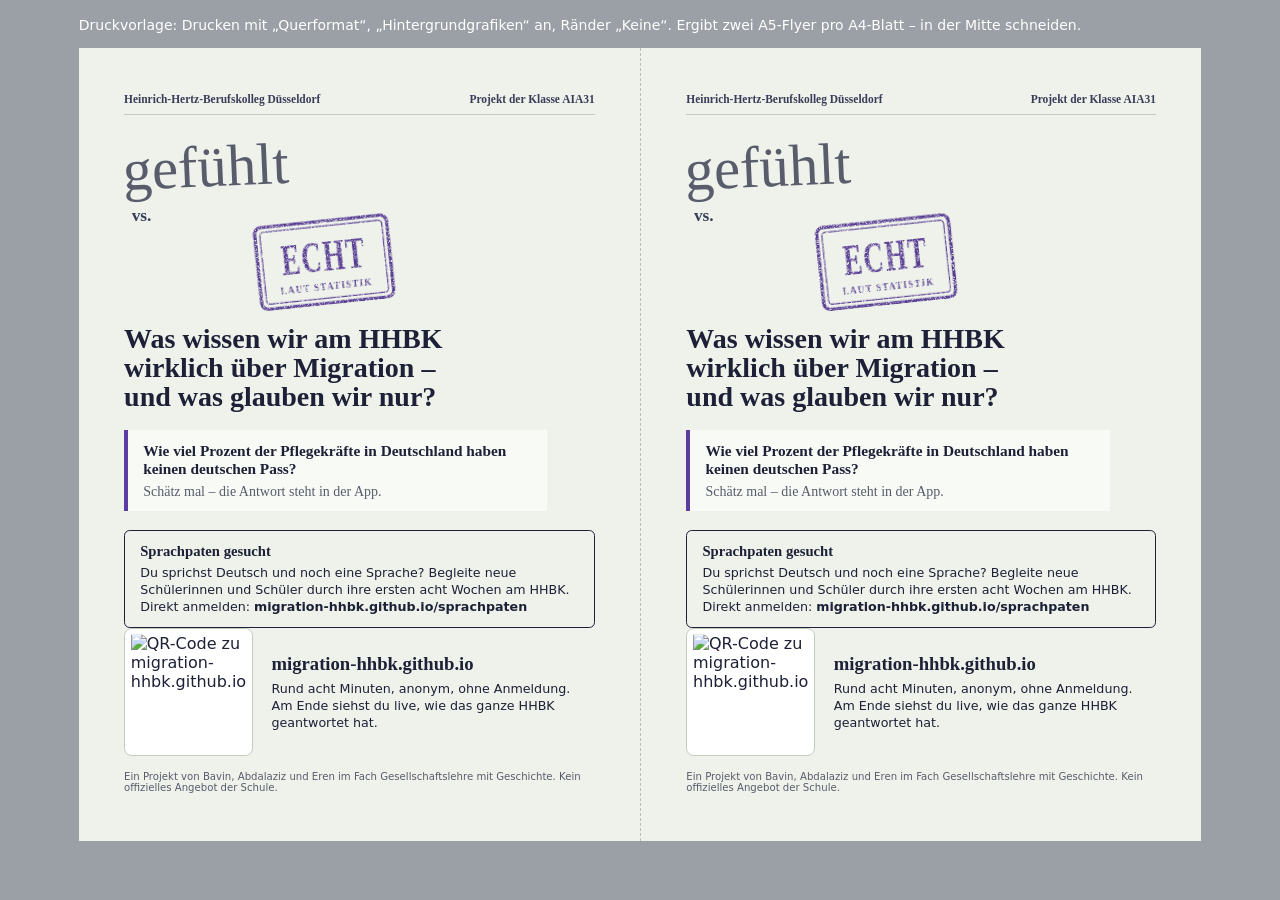
==== flyer.html @ 61915d5e "Add files via upload" ====
<!doctype html>
<html lang="de">
<head>
<meta charset="utf-8">
<meta name="viewport" content="width=device-width, initial-scale=1">
<title>Flyer – Gefühlt vs. echt</title>
<style>
@font-face{font-family:"Archivo";src:url("fonts/archivo-var.woff2") format("woff2");font-weight:500 900;font-stretch:62% 100%}
@font-face{font-family:"Atkinson Next";src:url("fonts/atkinson-next-var.woff2") format("woff2");font-weight:200 800}
@font-face{font-family:"Shantell";src:url("fonts/shantell-var.woff2") format("woff2");font-weight:400 600}
@page{size:A4 landscape;margin:0}
*{box-sizing:border-box}
html,body{margin:0;background:#9aa0a6}
body{font-family:"Atkinson Next",system-ui,sans-serif;color:#1d2036;-webkit-print-color-adjust:exact;print-color-adjust:exact}
.sheet{width:297mm;height:210mm;margin:12px auto;display:grid;grid-template-columns:1fr 1fr;background:#fff}
.flyer{position:relative;overflow:hidden;height:210mm;padding:12mm 12mm 10mm;background:#eef2ea;display:flex;flex-direction:column}
.flyer+.flyer{border-left:.3mm dashed #b9c1b4}
.flyer::before{content:"";position:absolute;width:150mm;height:150mm;top:-55mm;right:-62mm;background:url("img/guilloche.svg") center/contain no-repeat;opacity:.55}
.flyer>*{position:relative}
.top{display:flex;justify-content:space-between;gap:4mm;font-family:Archivo;font-stretch:78%;font-weight:650;font-size:8.6pt;color:#393d58;border-bottom:.3mm solid #c3cbbf;padding-bottom:2.5mm}
.felt{font-family:Shantell;font-weight:500;color:#585c6b;font-size:44pt;line-height:1;margin:7mm 0 0;transform:rotate(-2.5deg);transform-origin:left bottom}
.vs{font-family:Archivo;font-stretch:75%;font-weight:700;font-size:13pt;color:#393d58;margin:1.5mm 0 0 2mm}
.stamp{display:block;width:62mm;margin:-2mm 0 0 22mm;transform:rotate(-6deg);color:#5b3c9f;mix-blend-mode:multiply}
.stamp text{font-family:Archivo;font-stretch:62%;font-weight:820;letter-spacing:.05em}
.stamp .s{font-weight:720;letter-spacing:.14em}
h1{font-family:Archivo;font-stretch:72%;font-weight:820;font-size:21pt;line-height:1.04;margin:5mm 0 3mm;max-width:118mm;text-wrap:balance}
.teaser{margin:2mm 0 0;padding:3mm 4mm;background:#f8faf5;border-left:1.2mm solid #5b3c9f;max-width:112mm}
.teaser p{margin:0}
.teaser .q{font-family:Archivo;font-stretch:80%;font-weight:760;font-size:11.5pt;line-height:1.2}
.teaser .hint{font-family:Shantell;font-size:10.5pt;color:#585c6b;margin-top:1.5mm}
.cta{display:grid;grid-template-columns:34mm 1fr;gap:5mm;align-items:center;margin-top:auto}
.cta img{width:34mm;height:34mm;background:#fff;padding:1.5mm;border:.3mm solid #c3cbbf;border-radius:2mm}
.url{font-family:Archivo;font-stretch:78%;font-weight:800;font-size:14pt;margin:0 0 1.5mm}
.meta{font-size:9.5pt;line-height:1.35;margin:0}
.paten{margin:5mm 0 0;padding:3mm 4mm;border:.45mm solid #1d2036;border-radius:1.5mm;font-size:9.5pt;line-height:1.35}
.paten b{font-family:Archivo;font-stretch:80%;font-weight:780;font-size:11pt;display:block;margin-bottom:.5mm}
.foot{margin-top:4mm;font-size:7.6pt;color:#585c6b}
@media print{html,body{background:#fff}.sheet{margin:0}.hint-print{display:none}}
.hint-print{max-width:297mm;margin:16px auto 0;font:14px/1.4 system-ui;color:#fff}
</style>
</head>
<body>
<p class="hint-print">Druckvorlage: Drucken mit „Querformat“, „Hintergrundgrafiken“ an, Ränder „Keine“. Ergibt zwei A5-Flyer pro A4-Blatt – in der Mitte schneiden.</p>
<div class="sheet">
  <section class="flyer"></section>
  <section class="flyer"></section>
</div>
<template id="tpl">
  <div class="top"><span>Heinrich-Hertz-Berufskolleg Düsseldorf</span><span>Projekt der Klasse AIA31</span></div>
  <p class="felt">gefühlt</p>
  <p class="vs">vs.</p>
  <svg class="stamp" viewBox="0 0 190 120" aria-label="echt">
    <g filter="url(#ink)"><rect x="3" y="3" width="184" height="114" rx="9" fill="none" stroke="currentColor" stroke-width="4.6"/><rect x="10" y="10" width="170" height="100" rx="5" fill="none" stroke="currentColor" stroke-width="1.7"/>
    <text x="95" y="72" text-anchor="middle" font-size="62" fill="currentColor" textLength="118" lengthAdjust="spacingAndGlyphs">ECHT</text>
    <text class="s" x="95" y="98" text-anchor="middle" font-size="14" fill="currentColor" textLength="128" lengthAdjust="spacingAndGlyphs">LAUT STATISTIK</text></g>
  </svg>
  <h1>Was wissen wir am HHBK wirklich über Migration – und was glauben wir nur?</h1>
  <div class="teaser">
    <p class="q">Wie viel Prozent der Pflegekräfte in Deutschland haben keinen deutschen Pass?</p>
    <p class="hint">Schätz mal – die Antwort steht in der App.</p>
  </div>
  <div class="paten"><b>Sprachpaten gesucht</b>Du sprichst Deutsch und noch eine Sprache? Begleite neue Schülerinnen und Schüler durch ihre ersten acht Wochen am HHBK. Direkt anmelden: <span style="white-space:nowrap;font-weight:700">migration-hhbk.github.io/sprachpaten</span></div>
  <div class="cta">
    <img src="img/qr.svg" alt="QR-Code zu migration-hhbk.github.io">
    <div>
      <p class="url">migration-hhbk.github.io</p>
      <p class="meta">Rund acht Minuten, anonym, ohne Anmeldung. Am Ende siehst du live, wie das ganze HHBK geantwortet hat.</p>
    </div>
  </div>
  <p class="foot">Ein Projekt von Bavin, Abdalaziz und Eren im Fach Gesellschaftslehre mit Geschichte. Kein offizielles Angebot der Schule.</p>
</template>
<svg width="0" height="0" style="position:absolute" aria-hidden="true"><defs>
<filter id="ink" x="-6%" y="-10%" width="112%" height="120%" color-interpolation-filters="sRGB">
<feTurbulence type="fractalNoise" baseFrequency="0.85" numOctaves="2" seed="4" result="noise"/>
<feColorMatrix in="noise" type="matrix" values="0 0 0 0 0  0 0 0 0 0  0 0 0 0 0  0 0 0 -4.2 3.05" result="speckle"/>
<feComposite in="SourceGraphic" in2="speckle" operator="in" result="inked"/>
<feTurbulence type="fractalNoise" baseFrequency="0.035" numOctaves="1" seed="11" result="warp"/>
<feDisplacementMap in="inked" in2="warp" scale="2.4" xChannelSelector="R" yChannelSelector="G"/></filter></defs></svg>
<script>
  var tpl = document.getElementById("tpl");
  document.querySelectorAll(".flyer").forEach(function (f) { f.appendChild(tpl.content.cloneNode(true)); });
</script>
</body>
</html>
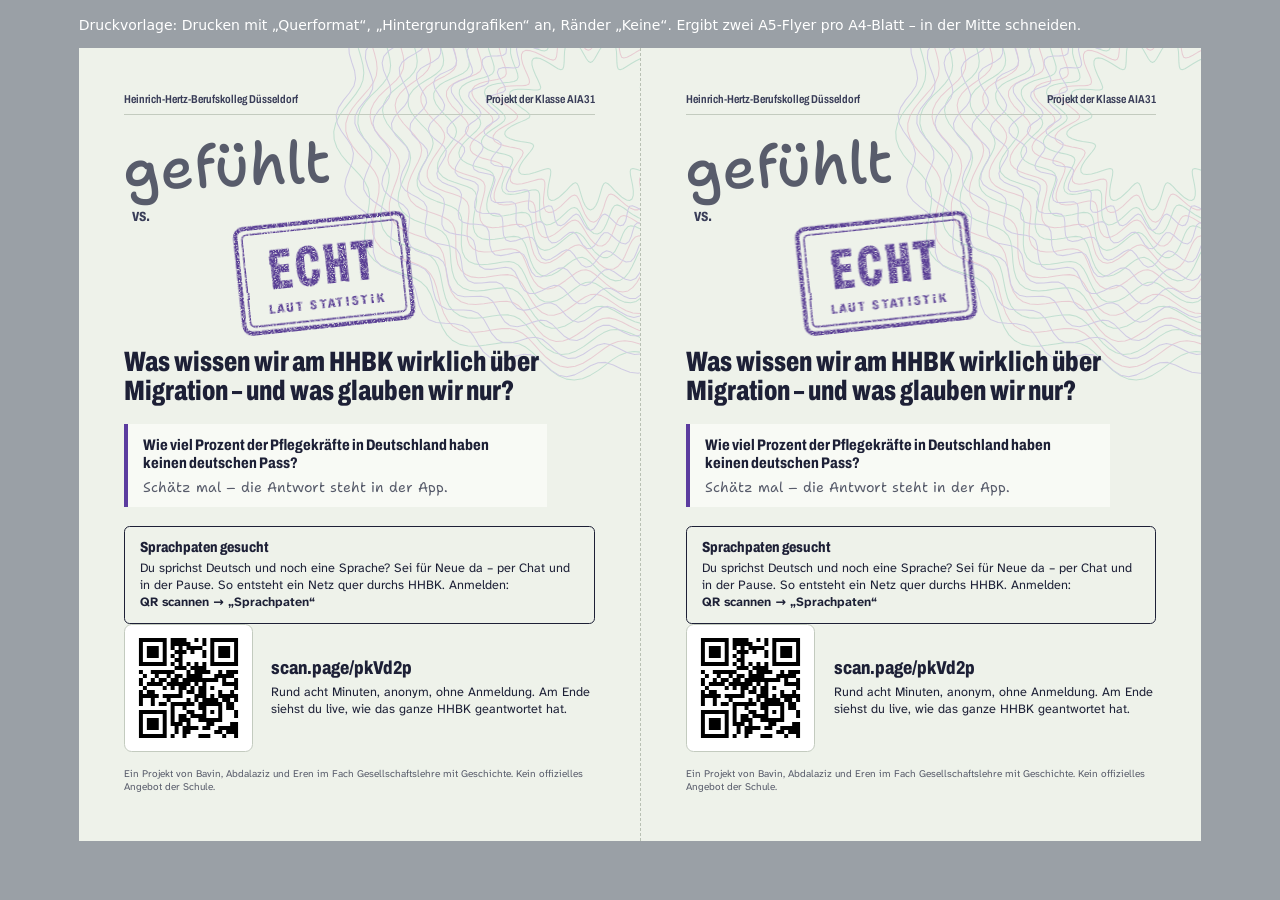
==== commit 6d775b16: "Add files via upload" ====
--- a/flyer.html
+++ b/flyer.html
@@ -59,11 +59,11 @@
     <p class="q">Wie viel Prozent der Pflegekräfte in Deutschland haben keinen deutschen Pass?</p>
     <p class="hint">Schätz mal – die Antwort steht in der App.</p>
   </div>
-  <div class="paten"><b>Sprachpaten gesucht</b>Du sprichst Deutsch und noch eine Sprache? Begleite neue Schülerinnen und Schüler durch ihre ersten acht Wochen am HHBK. Direkt anmelden: <span style="white-space:nowrap;font-weight:700">migration-hhbk.github.io/sprachpaten</span></div>
+  <div class="paten"><b>Sprachpaten gesucht</b>Du sprichst Deutsch und noch eine Sprache? Sei für Neue da – per Chat und in der Pause. So entsteht ein Netz quer durchs HHBK. Anmelden: <span style="white-space:nowrap;font-weight:700">QR scannen → „Sprachpaten“</span></div>
   <div class="cta">
-    <img src="img/qr.svg" alt="QR-Code zu migration-hhbk.github.io">
+    <img src="img/qr.svg" alt="QR-Code zu scan.page/pkVd2p">
     <div>
-      <p class="url">migration-hhbk.github.io</p>
+      <p class="url">scan.page/pkVd2p</p>
       <p class="meta">Rund acht Minuten, anonym, ohne Anmeldung. Am Ende siehst du live, wie das ganze HHBK geantwortet hat.</p>
     </div>
   </div>
